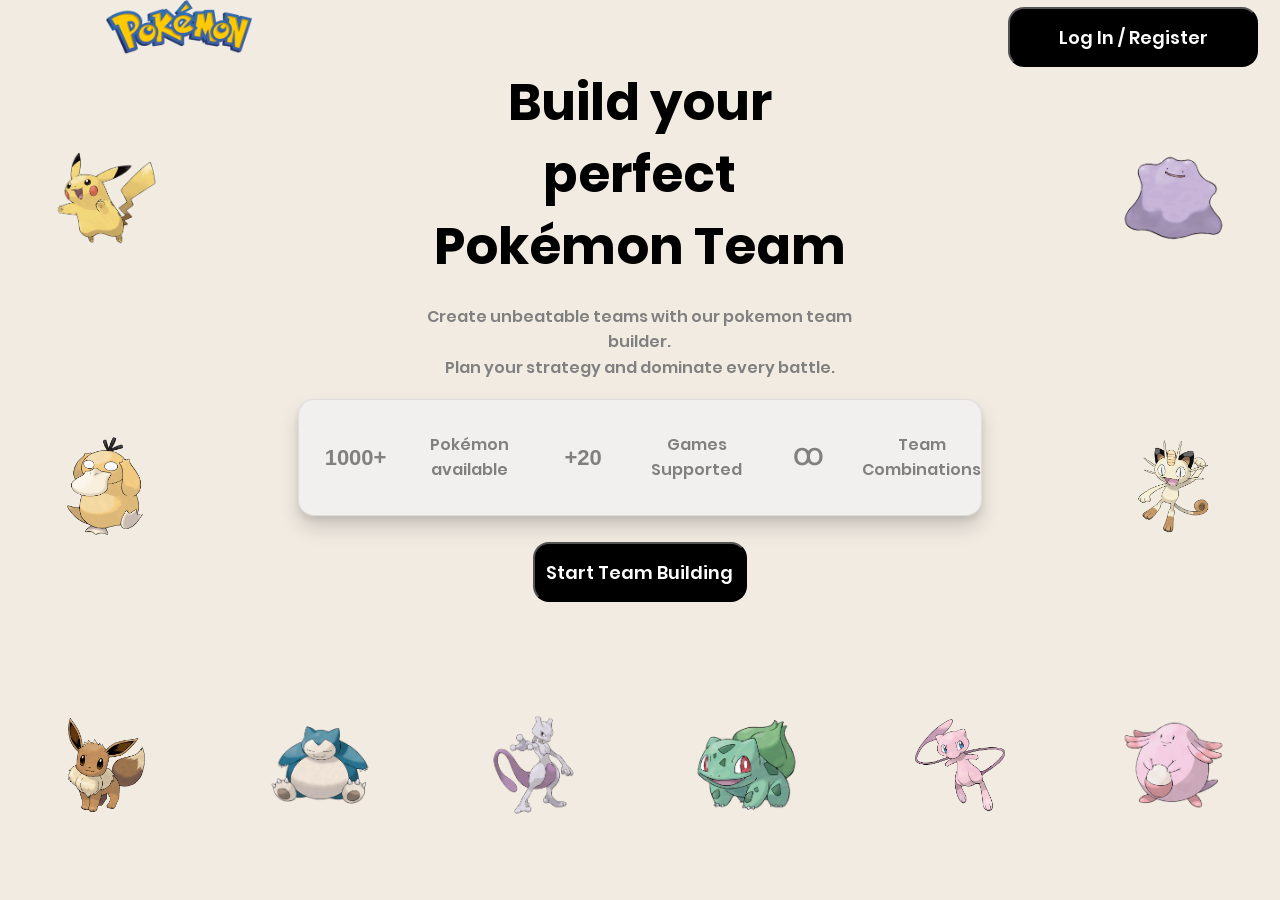
==== index.html @ 90447829 "Add the front page UI design" ====
<!DOCTYPE html>
<html>
    <head>
        <title>Pokemon Team Builder</title>
        <meta name="viewport" content="width=device-width, initial-scale=1.0">
        <link rel="icon" type="image/x-icon" href="assets/images/favicon.ico">
        <link rel="stylesheet" href="css/colours.css">
        <link rel="stylesheet" href="css/style.css">
        <link rel="stylesheet" href="css/buttons.css">
    </head>
    <body class="light-mode">
        <div class="body-flex-container">
            <div class="flex-item top-6">
                <div class="frontpage-left-logo-container">
                    <img class="frontpage-image-logo" src="assets/images/Pokemon_logo.png" alt="Logo">
                </div>
                <div class="empty-center-container"></div>
                <div class="right-top-container">
                    <button class="t-white-black-button">Log In / Register</button>
                </div>
            </div>
            <div class="flex-item center-auto">
                <div class="flex-center-horizontal-container">
                    <div class="h-flex-item left">
                        <div class="top-pokemon-container">
                            <img class="pokemon-container" src="assets/images/pokemons/pikachu.png" alt="Pikachu">
                        </div>
                        <div class="bottom-pokemon-container">
                            <img class="pokemon-container" src="assets/images/pokemons/psyduck.png" alt="Psyduck">
                        </div>
                    </div>
                    <div class="h-flex-item center">
                        <div class="top-title-container">
                            <div class="title-container">
                                <h1 class="frontpage-title">Build your perfect Pokémon Team</h1>
                            </div>
                            
                        </div>
                        <div class="description-container">
                            <div class="description-text-container">
                                <h4 class="frontpage-description">Create unbeatable teams with our pokemon team builder.
                                    Plan your strategy and dominate every battle.
                                </h4>
                            </div>
                        </div>
                        <div class="center-info-container">
                            <div class="info-container">
                                <div class="info-layout">
                                    <div class="bar-item-container">
                                        <h3 class="frontpage-info">1000+</h3>
                                        
                                    </div>
                                    <div class="bar-item-container">
                                        <h3 class="frontpage-description">Pokémon available</h3>
                                    </div>
                                </div>
                                <div class="info-layout">
                                    <div class="bar-item-container">
                                        <h3 class="frontpage-info">+20</h3>
                                        
                                    </div>
                                    <div class="bar-item-container">
                                        <h3 class="frontpage-description">Games Supported</h3>
                                    </div>
                                </div>
                                <div class="info-layout">
                                    <div class="bar-item-container">
                                        <h3 class="frontpage-info">Ꝏ</h3>
                                        
                                    </div>
                                    <div class="bar-item-container">
                                        <h3 class="frontpage-description">Team Combinations</h3>
                                    </div>
                                </div>
                            </div>
                        </div>
                        <div class="bottom-button-container">
                            <div class="button-container">
                                <button class="t-white-black-button">
                                    <a href=""></a>
                                    Start Team Building
                                </button>
                            </div>
                        </div>
                    </div>
                    <div class="h-flex-item right">
                        <div class="top-pokemon-container">
                            <img class="pokemon-container" src="assets/images/pokemons/ditto.png" alt="Ditto">
                        </div>
                        <div class="bottom-pokemon-container">
                            <img class="pokemon-container" src="assets/images/pokemons/meowth.png" alt="Meowth">
                        </div>
                    </div>
                </div>
            </div>
            <div class="flex-item bottom-30">
                <div class="top-pokemon-container">
                    <img class="pokemon-container" src="assets/images/pokemons/eevee.png" alt="Eeve">
                </div>
                <div class="top-pokemon-container">
                    <img class="pokemon-container" src="assets/images/pokemons/snorlax.png" alt="Snorlax">
                </div>
                <div class="top-pokemon-container">
                    <img class="pokemon-container" src="assets/images/pokemons/mewtwo.png" alt="Mewtwo">
                </div>
                <div class="top-pokemon-container">
                    <img class="pokemon-container" src="assets/images/pokemons/bulbasaur.png" alt="Bulbasaur">
                </div>
                <div class="top-pokemon-container">
                    <img class="pokemon-container" src="assets/images/pokemons/mew.png" alt="Mew">
                </div>
                <div class="top-pokemon-container">
                    <img class="pokemon-container" src="assets/images/pokemons/chansey.png" alt="Chansey">
                </div>
            </div>
        </div>
    </body>
</html>
---- css/colours.css ----
:root {
    --bg-primary: black;
}

body.light-mode{
    --bg-primary: #F2EBE2;
}

body.dark-mode{
    --bg-primary: black;
}

body {
    margin: 0;
    min-height: 100vh;
    background-color: var(--bg-primary);
}
---- css/style.css ----
@font-face{
    font-family: 'Poppins ExtraBold';
    src:url('../assets/fonts/poppins/Poppins-Bold.ttf');
    font-weight:1000;
    font-style:normal;
}

@font-face{
    font-family: 'PoppinsSemiBold';
    src:url('../assets/fonts/poppins/Poppins-SemiBold.ttf');
    font-weight:400;
    font-style:normal;
}

@font-face{
    font-family: 'Poppins';
    src:url('../assets/fonts/poppins/Poppins-Bold.ttf');
    font-weight:800;
    font-style:normal;
}

/*Body flex container*/
.body-flex-container{
    display:flex;
    flex-direction:column;
    min-height:100vh;
}
/*Body flex vertical items*/
.flex-item.top-6 {
    display:flex;
    flex-direction:row;
    height:6vh;
}
/*Top Container Logo & Button*/
.frontpage-left-logo-container{
    flex:1;
    display:flex;
    justify-content: flex-end;
}
    /*Logo Container*/
.frontpage-image-logo{
    max-width:100%;
    max-height:100%;
    object-fit:contain;
}

.empty-center-container{
    flex:3;
}
.right-top-container{
    flex:1;
    display:flex;
    align-items: center;
    padding: 20px 20px 0 0;
    justify-content: left;
}

.flex-item.bottom-30{
    height:30vh;
    display:flex;
    flex-direction: row;
}

.flex-item.center-auto  {
    flex:1;
    display:flex;
}

/*Horizontal center flex container*/
.flex-center-horizontal-container{
    display:flex;
    flex-direction:row;
    flex:1;
}

/*Horizontal center items*/
.h-flex-item.left{
    display:flex;
    flex-direction:column;
    flex:1;
}
.h-flex-item.center{
    flex:4;
    display:flex;
    flex-direction:column;
}
.h-flex-item.right{
    display:flex;
    flex-direction:column;
    flex:1;
}

/*Side vertical container*/
.top-pokemon-container,
.bottom-pokemon-container{
    flex:1;
    display:flex;
    justify-content:center;
    align-items:center;
}

/*Pokemons Container*/
.pokemon-container{
    max-width: 50%;
    max-height:50%;
    object-fit:contain;
}

/*Center Container Divs*/
.top-title-container{
    flex:2;
    display:flex;
    justify-content:center;
    align-items:flex-end;
}
.description-container{
    flex:1;
    display:flex;
    justify-content:center;
    align-items: center;
}
.center-info-container{
    flex:1;
    display:flex;
    justify-content:center;
    align-items:center;
}
.bottom-button-container{
    flex:1;
    display:flex;
    justify-content: center;
    align-items:center;
}

/*Front page text containers*/
.title-container{
    width:50%;
    padding-bottom: 2px;
}
.frontpage-title {
    margin:0;
    font-family: 'Poppins ExtraBold', sans-serif;
    font-weight: 1000;
    font-size: clamp(40px, 4vw, 64px);
    line-height: 1.4;
    white-space: pre-line;
    text-align:center;
}
.frontpage-description {
    margin:0;
    font-family: 'PoppinsSemiBold', sans-serif;
    font-weight: 400;
    font-size: clamp(16px, 1.2vw, 20px);
    line-height: 1.6;
    white-space: pre-line;
    text-align:center;
    color: gray;
}

.frontpage-info{
    margin:0;
    font-family: 'PoppinsRegular', sans-serif;
    font-weight: 800;
    font-size: clamp(22px, 1.4vw, 26px);
    line-height: 1.6;
    white-space: pre-line;
    text-align:center;
    color: gray;
}

.description-text-container{
    width:50%;
}

.info-container{
    display:flex;
    flex-direction: row;
    width:80%;
    height:100%;
    background-color:#F2F0EF;
    border-radius:16px;
    box-shadow:
        0 4px 6px rgba(0, 0, 0, 0.08),
        0 12px 20px rgba(0, 0, 0, 0.15);

    border: 1px solid rgba(0, 0, 0, 0.08);
}

.button-container{
    width:25%;
    height:100%;
    display:flex;
    align-items:center;
    justify-content:center;
}

.info-layout{
    flex:1;
    display:flex;
    flex-direction: row;
}


.bar-item-container{
    display:flex;
    flex:1;
    text-align:center;
    align-items:center;
    justify-content:center;
}
---- css/buttons.css ----
.t-white-black-button{
    color:white;
    background-color:black;
    border-radius:16px;
    font-family:'PoppinsSemiBold';
    width:250px;
    height: 60px;
    font-weight:400px;
    font-size: clamp(15px, 1.4vw, 18px);
    cursor:pointer;
}
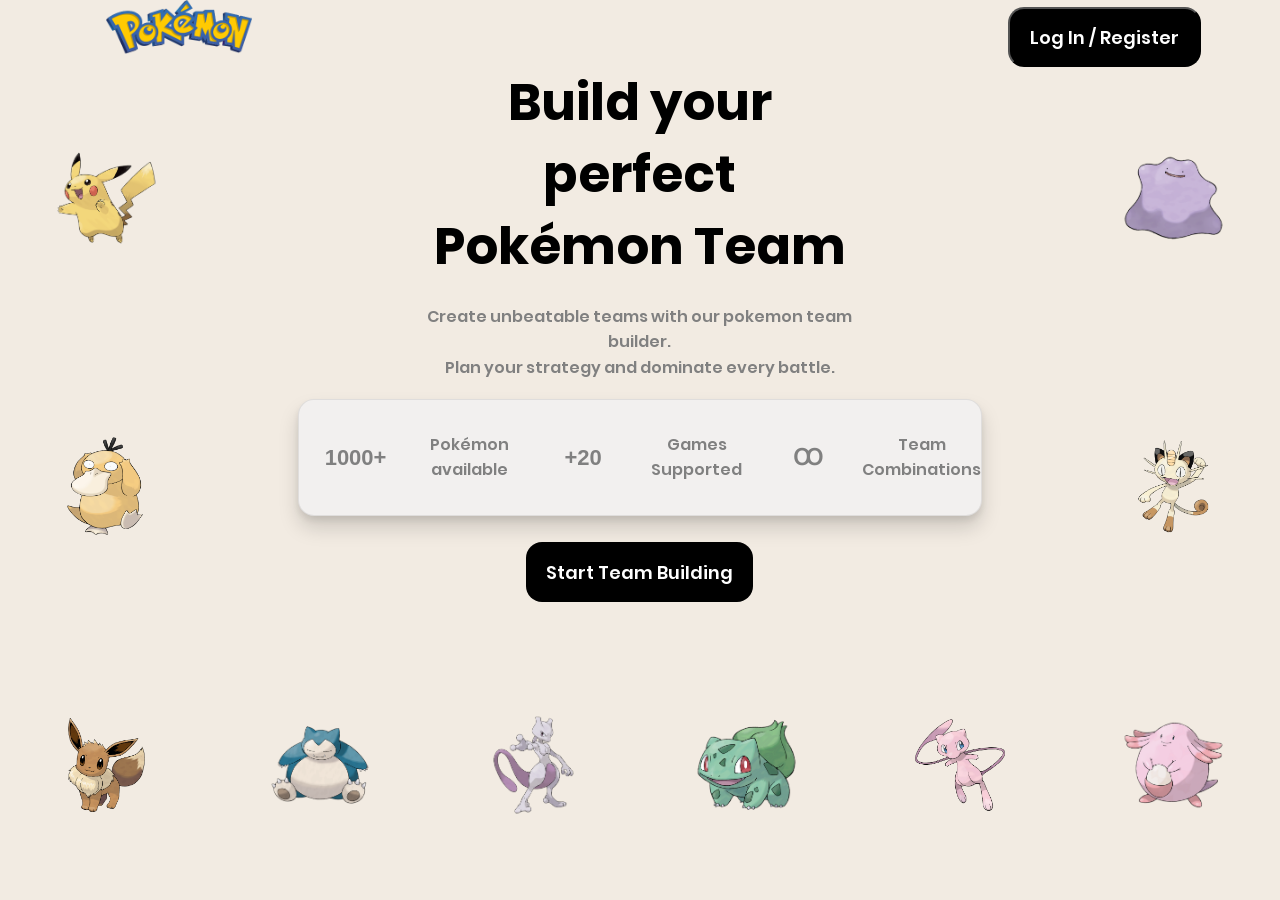
==== commit 82f4afe7: "Fixed problems" ====
--- a/index.html
+++ b/index.html
@@ -1,6 +1,7 @@
 <!DOCTYPE html>
-<html>
+<html lang="en">
     <head>
+        <meta charset="UTF-8">
         <title>Pokemon Team Builder</title>
         <meta name="viewport" content="width=device-width, initial-scale=1.0">
         <link rel="icon" type="image/x-icon" href="assets/images/favicon.ico">
@@ -76,10 +77,9 @@
                         </div>
                         <div class="bottom-button-container">
                             <div class="button-container">
-                                <button class="t-white-black-button">
-                                    <a href=""></a>
+                                <a class="t-white-black-button" href="">
                                     Start Team Building
-                                </button>
+                                </a>
                             </div>
                         </div>
                     </div>
@@ -95,7 +95,7 @@
             </div>
             <div class="flex-item bottom-30">
                 <div class="top-pokemon-container">
-                    <img class="pokemon-container" src="assets/images/pokemons/eevee.png" alt="Eeve">
+                    <img class="pokemon-container" src="assets/images/pokemons/eevee.png" alt="Eevee">
                 </div>
                 <div class="top-pokemon-container">
                     <img class="pokemon-container" src="assets/images/pokemons/snorlax.png" alt="Snorlax">
--- a/css/colours.css
+++ b/css/colours.css
@@ -1,9 +1,11 @@
 :root {
     --bg-primary: black;
+    --text-primary: #171717;
 }
 
 body.light-mode{
     --bg-primary: #F2EBE2;
+    --text-primary: #F2EBE2;
 }
 
 body.dark-mode{
@@ -14,4 +16,5 @@
     margin: 0;
     min-height: 100vh;
     background-color: var(--bg-primary);
+    color: var(--text-primary);
 }
--- a/css/style.css
+++ b/css/style.css
@@ -101,8 +101,9 @@
 
 /*Pokemons Container*/
 .pokemon-container{
-    max-width: 50%;
-    max-height:50%;
+    display:block;
+    width: 50%;
+    height:auto;
     object-fit:contain;
 }
 
@@ -137,6 +138,7 @@
     width:50%;
     padding-bottom: 2px;
 }
+
 .frontpage-title {
     margin:0;
     font-family: 'Poppins ExtraBold', sans-serif;
@@ -145,7 +147,9 @@
     line-height: 1.4;
     white-space: pre-line;
     text-align:center;
-}
+    color:black;
+}
+
 .frontpage-description {
     margin:0;
     font-family: 'PoppinsSemiBold', sans-serif;
@@ -153,6 +157,8 @@
     font-size: clamp(16px, 1.2vw, 20px);
     line-height: 1.6;
     white-space: pre-line;
+    max-height: 7rem;
+    overflow-y: auto;
     text-align:center;
     color: gray;
 }
@@ -187,8 +193,6 @@
 }
 
 .button-container{
-    width:25%;
-    height:100%;
     display:flex;
     align-items:center;
     justify-content:center;
--- a/css/buttons.css
+++ b/css/buttons.css
@@ -1,11 +1,17 @@
-.t-white-black-button{
-    color:white;
-    background-color:black;
-    border-radius:16px;
-    font-family:'PoppinsSemiBold';
-    width:250px;
+.t-white-black-button {
+    display: flex;
+    justify-content: center;
+    align-items: center;
+
+    padding: 0 20px;
     height: 60px;
-    font-weight:400px;
+
+    color: white;
+    background-color: black;
+    border-radius: 16px;
+
+    font-family: 'PoppinsSemiBold', sans-serif;
     font-size: clamp(15px, 1.4vw, 18px);
-    cursor:pointer;
+    text-decoration: none;
+    cursor: pointer;
 }
